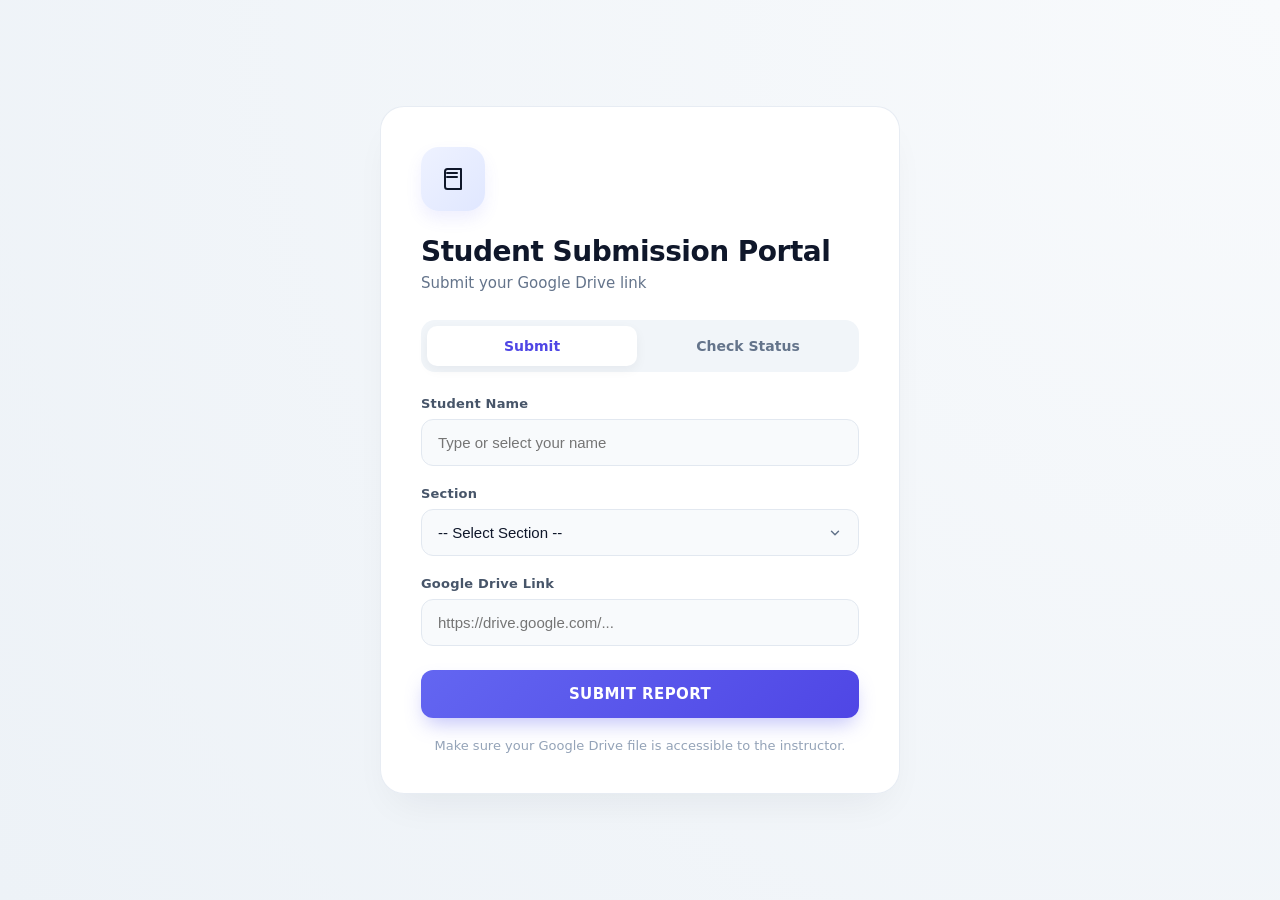
==== index.html @ df715fb1 "Add files via upload" ====
<!DOCTYPE html>
<html lang="en">
<head>
<meta charset="UTF-8">
<meta name="viewport" content="width=device-width, initial-scale=1.0">
<title>Student Submission Portal</title>
<link rel="stylesheet" href="style.css">
</head>
<body>
<div class="container">
  <div class="card">
    <div class="logo">
      <svg width="24" height="24" viewBox="0 0 24 24" fill="none" stroke="currentColor" stroke-width="2" stroke-linecap="round" stroke-linejoin="round"><path d="M4 19.5v-15A2.5 2.5 0 0 1 6.5 2H20v20H6.5a2.5 2.5 0 0 1-2.5-2.5Z"/><path d="M6 6h10"/><path d="M6 10h10"/></svg>
    </div>
    <h1>Student Submission Portal</h1>
    <p class="subtitle">Submit your Google Drive link</p>

    <div class="tabs">
      <button class="tab active" onclick="switchTab('submit', event)">Submit</button>
      <button class="tab" onclick="switchTab('status', event)">Check Status</button>
    </div>

    <!-- SUBMIT TAB -->
    <div id="submitTab">
      <form id="submissionForm">
        <label for="name">Student Name</label>
        <input id="name" list="nameList" type="text" placeholder="Type or select your name" required autocomplete="off">
        <datalist id="nameList"></datalist>

        <label for="section">Section</label>
        <select id="section" required>
          <option value="">-- Select Section --</option>
        </select>

        <label for="link">Google Drive Link</label>
        <input id="link" type="url" placeholder="https://drive.google.com/..." required>

        <button type="submit" id="submitBtn">SUBMIT REPORT</button>
      </form>

      <div id="message" class="message"></div>

      <div id="codeBox" class="code-box" style="display:none">
        <div class="code-success-badge">
          <svg width="14" height="14" viewBox="0 0 24 24" fill="none" stroke="currentColor" stroke-width="3" stroke-linecap="round" stroke-linejoin="round" style="display:inline-block;vertical-align:middle;margin-right:4px;"><polyline points="20 6 9 17 4 12"/></svg>
          Submission Received
        </div>
        <div class="code-title">ACCESS CODE</div>
        <div class="code-value-wrap">
          <div class="code-value" id="codeValue">—</div>
          <button class="copy-btn" onclick="copyCode()" title="Copy code">
            <svg width="14" height="14" viewBox="0 0 24 24" fill="none" stroke="currentColor" stroke-width="2.5" stroke-linecap="round" stroke-linejoin="round" style="display:inline-block;vertical-align:middle;margin-right:4px;"><rect x="9" y="9" width="13" height="13" rx="2" ry="2"/><path d="M5 15H4a2 2 0 0 1-2-2V4a2 2 0 0 1 2-2h9a2 2 0 0 1 2 2v1"/></svg>
            Copy
          </button>
        </div>
        <div class="code-warning">
          <strong>Save this code.</strong> You will need it to check your score. Do not share it with anyone.
        </div>
        <div class="code-tip">Tip: Screenshot this or write it down before leaving this page.</div>
      </div>

      <p class="note">Make sure your Google Drive file is accessible to the instructor.</p>
    </div>

    <!-- STATUS TAB -->
    <div id="statusTab" style="display:none">
      <label for="checkName">Student Name</label>
      <input id="checkName" list="nameList2" type="text" placeholder="Type your name" required autocomplete="off">
      <datalist id="nameList2"></datalist>

      <label for="checkCode">Access Code</label>
      <input id="checkCode" type="text" placeholder="e.g. JD-4821-KX" required style="text-transform:uppercase">

      <button type="button" onclick="checkStatus()" id="checkBtn">CHECK STATUS</button>

      <div id="statusResult" class="status-box" style="display:none"></div>
    </div>
  </div>
</div>

<script>
const SCRIPT_URL = "https://script.google.com/macros/s/AKfycby98QvlSPYEW8UMBwOtJGeBa9y2Vfjpnzvua_KQn0Ud2jodU9iFgvIDjaORb7nSpd8d/exec";
let students = [];

async function loadStudents() {
  try {
    const res = await fetch(SCRIPT_URL + "?action=students");
    students = await res.json();

    const names = [...new Set(students.map(s => s.name))].sort();
    const sections = [...new Set(students.map(s => s.section))].sort();

    const nameOpts = names.map(n => `<option value="${escapeHtml(n)}">`).join("");
    document.getElementById("nameList").innerHTML = nameOpts;
    document.getElementById("nameList2").innerHTML = nameOpts;

    const secOpts = sections.map(s => `<option value="${escapeHtml(s)}">${escapeHtml(s)}</option>`).join("");
    document.getElementById("section").innerHTML = '<option value="">-- Select Section --</option>' + secOpts;

    document.getElementById("name").addEventListener("change", autoFillSection);
  } catch (e) {
    console.error(e);
  }
}

function autoFillSection() {
  const name = document.getElementById("name").value.trim();
  const match = students.find(s => s.name.toLowerCase() === name.toLowerCase());
  if (match) document.getElementById("section").value = match.section;
}

function switchTab(tab, ev) {
  document.querySelectorAll(".tab").forEach(t => t.classList.remove("active"));
  if (ev) ev.target.classList.add("active");
  document.getElementById("submitTab").style.display = tab === "submit" ? "block" : "none";
  document.getElementById("statusTab").style.display = tab === "status" ? "block" : "none";
}

document.getElementById("submissionForm").addEventListener("submit", async function(e) {
  e.preventDefault();
  const btn = document.getElementById("submitBtn");
  btn.disabled = true; btn.textContent = "SUBMITTING...";

  const data = {
    action: "submit",
    name: document.getElementById("name").value.trim(),
    section: document.getElementById("section").value,
    link: document.getElementById("link").value.trim()
  };

  try {
    const res = await fetch(SCRIPT_URL, {
      method: "POST",
      headers: {"Content-Type": "text/plain;charset=utf-8"},
      body: JSON.stringify(data)
    });
    const result = await res.json();

    if (result.success) {
      document.getElementById("submissionForm").reset();
      document.getElementById("codeValue").textContent = result.code;
      document.getElementById("codeBox").style.display = "block";
      showMessage("Submission received successfully!", "success");
    } else {
      showMessage(result.message, "error");
    }
  } catch (error) {
    showMessage("Submission failed. Please try again.", "error");
  }

  btn.disabled = false; btn.textContent = "SUBMIT REPORT";
});

function copyCode() {
  const code = document.getElementById("codeValue").textContent;
  navigator.clipboard.writeText(code).then(() => {
    alert("Code copied: " + code);
  });
}

async function checkStatus() {
  const name = document.getElementById("checkName").value.trim();
  const code = document.getElementById("checkCode").value.trim();

  if (!name || !code) {
    alert("Please enter your name and access code.");
    return;
  }

  const btn = document.getElementById("checkBtn");
  btn.disabled = true; btn.textContent = "CHECKING...";

  try {
    const res = await fetch(SCRIPT_URL, {
      method: "POST",
      headers: {"Content-Type": "text/plain;charset=utf-8"},
      body: JSON.stringify({action: "checkStatus", name, code})
    });
    const result = await res.json();
    const box = document.getElementById("statusResult");
    box.style.display = "block";

    if (!result.success) {
      box.className = "status-box error";
      box.innerHTML = escapeHtml(result.message);
    } else if (result.status === "Approved") {
      box.className = "status-box approved";
      box.innerHTML = `
        <div class="status-title">APPROVED</div>
        <div class="status-score">Score: <strong>${escapeHtml(result.score)}</strong></div>
        <div class="status-date">Submitted: ${escapeHtml(result.date)}</div>
      `;
    } else {
      box.className = "status-box pending";
      box.innerHTML = `
        <div class="status-title">PENDING</div>
        <div class="status-date">Submitted: ${escapeHtml(result.date)}</div>
        <div class="status-note">Waiting for instructor approval.</div>
      `;
    }
  } catch (e) {
    alert("Failed to check status.");
  }

  btn.disabled = false; btn.textContent = "CHECK STATUS";
}

function showMessage(text, type) {
  const msg = document.getElementById("message");
  msg.textContent = text;
  msg.className = "message " + type;
}

function escapeHtml(v) {
  return String(v ?? "").replace(/[&<>"']/g, c =>
    ({'&':'&amp;','<':'&lt;','>':'&gt;','"':'&quot;',"'":'&#039;'}[c]));
}

loadStudents();
</script>
</body>
</html>
---- style.css ----
/* ===== MODERN DESIGN SYSTEM (UI OVERHAUL) ===== */
* {
  box-sizing: border-box;
  scrollbar-width: thin;
  scrollbar-color: #cbd5e1 transparent;
}

body {
  margin: 0;
  font-family: 'Inter', system-ui, -apple-system, BlinkMacSystemFont, "Segoe UI", Roboto, sans-serif;
  background: radial-gradient(circle at top right, #f8fafc 0%, #edf2f7 100%);
  color: #0f172a;
  -webkit-font-smoothing: antialiased;
  min-height: 100vh;
}

.container {
  min-height: 100vh;
  display: flex;
  align-items: center;
  justify-content: center;
  padding: 24px;
}

.card {
  width: 100%;
  max-width: 520px;
  background: rgba(255, 255, 255, 0.95);
  backdrop-filter: blur(12px);
  border: 1px solid rgba(226, 232, 240, 0.8);
  border-radius: 24px;
  padding: 40px;
  box-shadow: 0 20px 40px -15px rgba(15, 23, 42, 0.07), 0 0 1px 1px rgba(255, 255, 255, 0.8) inset;
  animation: fadeUp .4s cubic-bezier(0.16, 1, 0.3, 1);
}

@keyframes fadeUp {
  from { opacity: 0; transform: translateY(16px); }
  to { opacity: 1; transform: translateY(0); }
}

.logo {
  width: 64px;
  height: 64px;
  border-radius: 18px;
  background: linear-gradient(135deg, #eef2ff 0%, #e0e7ff 100%);
  display: flex;
  align-items: center;
  justify-content: center;
  font-size: 30px;
  margin-bottom: 24px;
  box-shadow: 0 8px 16px rgba(99, 102, 241, 0.1);
}

h1 {
  margin: 0 0 6px;
  font-size: 28px;
  font-weight: 800;
  letter-spacing: -0.5px;
  color: #0f172a;
}

.subtitle {
  margin: 0 0 28px;
  color: #64748b;
  font-size: 15px;
}

label {
  display: block;
  font-weight: 600;
  font-size: 13px;
  color: #475569;
  margin: 20px 0 8px;
  letter-spacing: 0.2px;
}

input, select {
  width: 100%;
  padding: 14px 16px;
  border: 1.5px solid #e2e8f0;
  border-radius: 12px;
  font-size: 15px;
  color: #0f172a;
  outline: none;
  background: #f8fafc;
  transition: all .2s ease;
}

input:focus, select:focus {
  background: #fff;
  border-color: #6366f1;
  box-shadow: 0 0 0 4px rgba(99, 102, 241, 0.12);
}

button {
  border: 0;
  border-radius: 12px;
  cursor: pointer;
  font-family: inherit;
  transition: all .2s ease;
}

button:active {
  transform: scale(0.98);
}

#submitBtn, #loginBtn, #checkBtn {
  width: 100%;
  margin-top: 24px;
  padding: 15px;
  background: linear-gradient(135deg, #6366f1 0%, #4f46e5 100%);
  color: white;
  font-weight: 700;
  font-size: 15px;
  letter-spacing: 0.4px;
  box-shadow: 0 10px 20px -5px rgba(99, 102, 241, 0.4);
}

#submitBtn:hover, #loginBtn:hover, #checkBtn:hover {
  background: linear-gradient(135deg, #4f46e5 0%, #4338ca 100%);
  box-shadow: 0 12px 24px -5px rgba(99, 102, 241, 0.5);
  transform: translateY(-1px);
}

#submitBtn:disabled, #checkBtn:disabled {
  opacity: 0.6;
  cursor: not-allowed;
  transform: none;
  box-shadow: none;
}

.message {
  margin-top: 18px;
  padding: 14px 16px;
  border-radius: 12px;
  display: none;
  font-weight: 600;
  font-size: 14px;
}

.message.success {
  display: block;
  background: #f0fdf4;
  color: #15803d;
  border: 1px solid #dcfce7;
}

.message.error {
  display: block;
  background: #fef2f2;
  color: #b91c1c;
  border: 1px solid #fee2e2;
}

.note {
  font-size: 13px;
  color: #94a3b8;
  text-align: center;
  margin: 20px 0 0;
}

/* ===== DASHBOARD LAYOUT ===== */
.dashboard {
  max-width: 1280px;
  margin: auto;
  padding: 40px 24px;
  animation: fadeUp .4s cubic-bezier(0.16, 1, 0.3, 1);
}

header {
  display: flex;
  justify-content: space-between;
  gap: 20px;
  align-items: flex-start;
  margin-bottom: 32px;
  background: #fff;
  padding: 30px;
  border-radius: 20px;
  box-shadow: 0 10px 30px -10px rgba(15, 23, 42, 0.05);
  border: 1px solid #f1f5f9;
}

.eyebrow {
  font-size: 11px;
  font-weight: 800;
  letter-spacing: 1.5px;
  color: #6366f1;
  margin-bottom: 4px;
}

header h1 {
  margin-top: 0;
}

.dashboard header p {
  color: #64748b;
  margin: 4px 0 0;
  font-size: 15px;
}

.refresh {
  padding: 12px 18px;
  background: #f8fafc;
  border: 1.5px solid #e2e8f0;
  font-weight: 600;
  color: #334155;
  border-radius: 10px;
  font-size: 14px;
}

.refresh:hover {
  background: #f1f5f9;
  border-color: #cbd5e1;
  color: #0f172a;
}

/* ===== STATS CARDS ===== */
.stats {
  display: grid;
  grid-template-columns: repeat(auto-fit, minmax(220px, 1fr));
  gap: 20px;
  margin-bottom: 24px;
}

.stat {
  background: #fff;
  border-radius: 20px;
  padding: 24px;
  box-shadow: 0 10px 30px -10px rgba(15, 23, 42, 0.05);
  border: 1px solid #f1f5f9;
  transition: transform .2s ease, box-shadow .2s ease;
}

.stat:hover {
  transform: translateY(-3px);
  box-shadow: 0 15px 35px -10px rgba(15, 23, 42, 0.08);
}

.stat span {
  display: block;
  color: #64748b;
  font-size: 13px;
  font-weight: 600;
  text-transform: uppercase;
  letter-spacing: 0.5px;
}

.stat strong {
  display: block;
  font-size: 32px;
  margin-top: 8px;
  font-weight: 800;
  color: #0f172a;
  letter-spacing: -1px;
}

/* ===== TOOLBAR & TABLE ===== */
.toolbar {
  background: #fff;
  padding: 16px;
  border-radius: 16px;
  margin-bottom: 16px;
  box-shadow: 0 10px 30px -10px rgba(15, 23, 42, 0.05);
  border: 1px solid #f1f5f9;
}

.table-wrap {
  background: #fff;
  border-radius: 20px;
  overflow: auto;
  box-shadow: 0 10px 30px -10px rgba(15, 23, 42, 0.05);
  border: 1px solid #f1f5f9;
}

table {
  width: 100%;
  border-collapse: collapse;
  min-width: 800px;
}

th, td {
  text-align: left;
  padding: 18px 20px;
  border-bottom: 1px solid #f1f5f9;
  font-size: 14px;
}

th {
  font-size: 11px;
  text-transform: uppercase;
  letter-spacing: 0.8px;
  color: #64748b;
  background: #f8fafc;
  font-weight: 700;
  position: sticky;
  top: 0;
  z-index: 10;
}

tbody tr {
  transition: background .15s ease;
}

tbody tr:hover {
  background: #f8fafc;
}

.drive-btn {
  display: inline-block;
  padding: 8px 12px;
  border-radius: 8px;
  background: #eef2ff;
  color: #4f46e5;
  text-decoration: none;
  font-weight: 700;
  font-size: 12px;
  transition: all .2s;
}

.drive-btn:hover {
  background: #e0e7ff;
  color: #4338ca;
}

.empty {
  text-align: center;
  color: #94a3b8;
  padding: 48px;
  font-weight: 500;
}

@media(max-width: 768px) {
  .card { padding: 24px; }
  .dashboard { padding: 16px; }
  header { flex-direction: column; align-items: stretch; padding: 20px; }
  .refresh { margin-top: 0; width: 100%; }
}

/* ===== TABS ===== */
.tabs {
  display: flex;
  gap: 6px;
  margin-bottom: 24px;
  background: #f1f5f9;
  padding: 6px;
  border-radius: 14px;
}

.tab {
  flex: 1;
  padding: 12px;
  border-radius: 10px;
  background: transparent;
  font-weight: 700;
  color: #64748b;
  font-size: 14px;
  transition: all .2s ease;
}

.tab:hover {
  color: #0f172a;
}

.tab.active {
  background: #fff;
  color: #4f46e5;
  box-shadow: 0 4px 12px rgba(15, 23, 42, 0.05);
}

/* ===== SELECT STYLING ===== */
select {
  appearance: none;
  background-image: url("data:image/svg+xml;utf8,<svg xmlns='http://www.w3.org/2000/svg' width='14' height='14' viewBox='0 0 24 24' fill='none' stroke='%2364748b' stroke-width='2.5' stroke-linecap='round' stroke-linejoin='round'><polyline points='6 9 12 15 18 9'/></svg>");
  background-repeat: no-repeat;
  background-position: right 16px center;
  padding-right: 44px;
  cursor: pointer;
}

/* ===== STATUS BOX ===== */
.status-box {
  margin-top: 24px;
  padding: 24px;
  border-radius: 16px;
  text-align: center;
  font-weight: 600;
  animation: fadeUp .3s ease;
}

.status-box.pending {
  background: #fffbeb;
  color: #92400e;
  border: 1.5px solid #fde68a;
}

.status-box.approved {
  background: #f0fdf4;
  color: #166534;
  border: 1.5px solid #bbf7d0;
}

.status-box.error {
  background: #fef2f2;
  color: #991b1b;
  border: 1.5px solid #fecaca;
}

.status-title {
  font-size: 20px;
  font-weight: 800;
  margin-bottom: 6px;
  letter-spacing: -0.3px;
}

.status-score {
  font-size: 16px;
  margin: 8px 0;
}

.status-score strong {
  font-size: 28px;
  color: #15803d;
  letter-spacing: -1px;
}

.status-date, .status-note {
  font-size: 13px;
  opacity: 0.85;
}

.status-note {
  margin-top: 6px;
}

/* ===== BADGE ===== */
.badge {
  padding: 6px 12px;
  border-radius: 20px;
  font-size: 11px;
  font-weight: 800;
  text-transform: uppercase;
  letter-spacing: 0.5px;
  display: inline-block;
}

.badge.pending {
  background: #fef3c7;
  color: #92400e;
}

.badge.approved {
  background: #dcfce7;
  color: #166534;
}

/* ===== ACTION CELL ===== */
.action-cell {
  display: flex;
  flex-direction: column;
  gap: 8px;
}

.approve-btn {
  padding: 8px 12px;
  background: #16a34a;
  color: white;
  font-weight: 700;
  font-size: 12px;
  border-radius: 8px;
  width: 100%;
  box-shadow: 0 4px 10px rgba(22, 163, 74, 0.2);
}

.approve-btn:hover {
  background: #15803d;
}

.score-input {
  width: 100%;
  padding: 8px 10px;
  font-size: 13px;
  border: 1.5px solid #e2e8f0;
  border-radius: 8px;
  background: #fff;
}

.approved-text {
  color: #16a34a;
  font-weight: 800;
  font-size: 13px;
}

.delete-btn {
  padding: 7px 10px;
  background: #fef2f2;
  color: #dc2626;
  font-weight: 700;
  font-size: 12px;
  border-radius: 8px;
  border: 1.5px solid #fee2e2;
}

.delete-btn:hover {
  background: #fee2e2;
  color: #b91c1c;
}

/* ===== CODE TAG & BOX ===== */
.code-tag {
  background: #f1f5f9;
  padding: 6px 10px;
  border-radius: 8px;
  font-size: 12px;
  font-weight: 700;
  color: #4f46e5;
  letter-spacing: 0.5px;
  border: 1px solid #e2e8f0;
}

.code-box {
  margin-top: 24px;
  padding: 28px 24px;
  border-radius: 20px;
  background: linear-gradient(135deg, #eef2ff 0%, #faf5ff 100%);
  border: 1.5px solid #c7d2fe;
  text-align: center;
  position: relative;
  overflow: hidden;
  animation: codeReveal .4s cubic-bezier(0.16, 1, 0.3, 1);
}

@keyframes codeReveal {
  from { opacity: 0; transform: translateY(12px) scale(0.98); }
  to { opacity: 1; transform: translateY(0) scale(1); }
}

.code-success-badge {
  display: inline-block;
  padding: 6px 14px;
  background: #dcfce7;
  color: #166534;
  font-weight: 800;
  font-size: 12px;
  letter-spacing: 0.5px;
  border-radius: 20px;
  margin-bottom: 14px;
  border: 1px solid #bbf7d0;
}

.code-title {
  font-size: 11px;
  font-weight: 800;
  letter-spacing: 1.8px;
  color: #4f46e5;
  margin-bottom: 12px;
}

.code-value-wrap {
  display: flex;
  align-items: center;
  justify-content: center;
  gap: 12px;
  flex-wrap: wrap;
  margin-bottom: 16px;
}

.code-value {
  font-family: ui-monospace, SFMono-Regular, Menlo, Monaco, Consolas, monospace;
  font-size: 26px;
  font-weight: 800;
  letter-spacing: 2px;
  color: #0f172a;
  background: #fff;
  padding: 14px 22px;
  border-radius: 14px;
  border: 2px dashed #a5b4fc;
  box-shadow: 0 8px 20px rgba(79, 70, 229, 0.08);
  user-select: all;
  word-break: break-all;
  transition: box-shadow .2s;
}

.code-value:hover {
  box-shadow: 0 10px 25px rgba(79, 70, 229, 0.15);
}

.copy-btn {
  padding: 14px 20px;
  background: #4f46e5;
  color: #fff;
  font-weight: 700;
  font-size: 13px;
  border-radius: 12px;
  white-space: nowrap;
  box-shadow: 0 6px 15px rgba(79, 70, 229, 0.3);
}

.copy-btn:hover {
  background: #4338ca;
}

.code-warning {
  font-size: 13px;
  color: #92400e;
  background: #fffbeb;
  border: 1.5px solid #fde68a;
  padding: 14px;
  border-radius: 12px;
  text-align: left;
  line-height: 1.5;
}

.code-tip {
  margin-top: 14px;
  font-size: 13px;
  color: #64748b;
  font-style: italic;
}

@media(max-width: 520px) {
  .code-value { font-size: 20px; letter-spacing: 1px; padding: 12px 16px; }
}
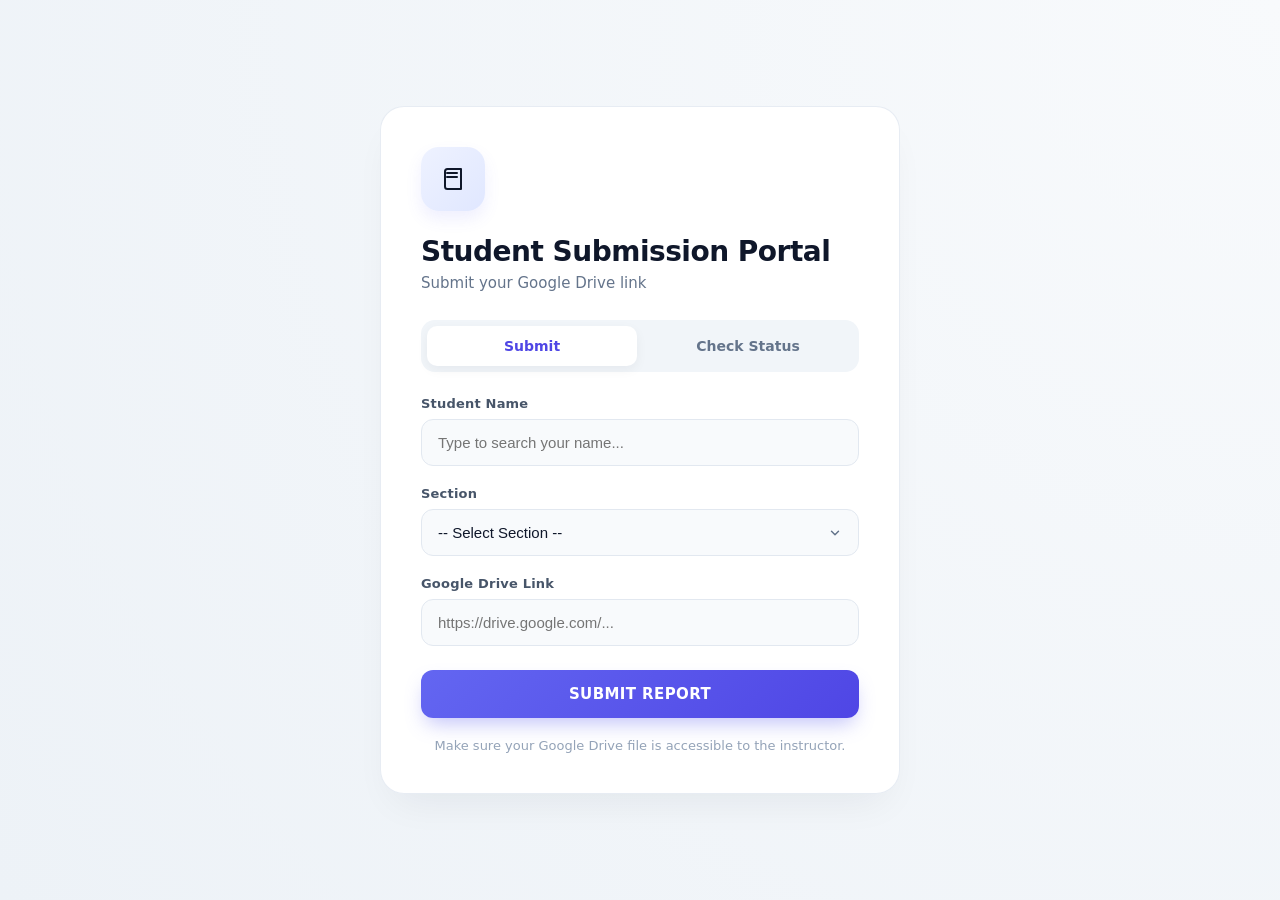
==== commit af49f021: "Implement custom dropdown for student name selection Added custom dropdown functionality for student" ====
--- a/index.html
+++ b/index.html
@@ -5,6 +5,40 @@
 <meta name="viewport" content="width=device-width, initial-scale=1.0">
 <title>Student Submission Portal</title>
 <link rel="stylesheet" href="style.css">
+<style>
+  /* Dagdag styles para sa custom dropdown na hinding-hindi mag-a-fail sa cellphone */
+  .autocomplete-wrapper {
+    position: relative;
+    width: 100%;
+  }
+  .dropdown-list {
+    position: absolute;
+    top: 100%;
+    left: 0;
+    right: 0;
+    background: #fff;
+    border: 1.5px solid #e2e8f0;
+    border-top: none;
+    border-radius: 0 0 12px 12px;
+    max-height: 200px;
+    overflow-y: auto;
+    z-index: 99;
+    display: none;
+    box-shadow: 0 10px 25px rgba(0,0,0,0.1);
+  }
+  .dropdown-item {
+    padding: 12px 16px;
+    cursor: pointer;
+    font-size: 15px;
+    color: #0f172a;
+    border-bottom: 1px.solid #f1f5f9;
+  }
+  .dropdown-item:hover, .dropdown-item.selected {
+    background: #eef2ff;
+    color: #4f46e5;
+    font-weight: 600;
+  }
+</style>
 </head>
 <body>
 <div class="container">
@@ -24,8 +58,11 @@
     <div id="submitTab">
       <form id="submissionForm">
         <label for="name">Student Name</label>
-        <input id="name" list="nameList" type="text" placeholder="Type or select your name" required autocomplete="off">
-        <datalist id="nameList"></datalist>
+        <div class="autocomplete-wrapper">
+          <input id="name" type="text" placeholder="Type to search your name..." autocomplete="off" required>
+          <div id="nameDropdown" class="dropdown-list"></div>
+        </div>
+        <input type="hidden" id="selectedValidName" required>
 
         <label for="section">Section</label>
         <select id="section" required>
@@ -65,8 +102,11 @@
     <!-- STATUS TAB -->
     <div id="statusTab" style="display:none">
       <label for="checkName">Student Name</label>
-      <input id="checkName" list="nameList2" type="text" placeholder="Type your name" required autocomplete="off">
-      <datalist id="nameList2"></datalist>
+      <div class="autocomplete-wrapper">
+        <input id="checkName" type="text" placeholder="Type to search your name..." autocomplete="off" required>
+        <div id="checkNameDropdown" class="dropdown-list"></div>
+      </div>
+      <input type="hidden" id="selectedCheckValidName" required>
 
       <label for="checkCode">Access Code</label>
       <input id="checkCode" type="text" placeholder="e.g. JD-4821-KX" required style="text-transform:uppercase">
@@ -86,27 +126,96 @@
   try {
     const res = await fetch(SCRIPT_URL + "?action=students");
     students = await res.json();
-
-    const names = [...new Set(students.map(s => s.name))].sort();
+    students.sort((a, b) => a.name.localeCompare(b.name));
+
     const sections = [...new Set(students.map(s => s.section))].sort();
-
-    const nameOpts = names.map(n => `<option value="${escapeHtml(n)}">`).join("");
-    document.getElementById("nameList").innerHTML = nameOpts;
-    document.getElementById("nameList2").innerHTML = nameOpts;
-
     const secOpts = sections.map(s => `<option value="${escapeHtml(s)}">${escapeHtml(s)}</option>`).join("");
     document.getElementById("section").innerHTML = '<option value="">-- Select Section --</option>' + secOpts;
 
-    document.getElementById("name").addEventListener("change", autoFillSection);
+    setupCustomDropdown("name", "nameDropdown", "selectedValidName", (selectedStudent) => {
+      if (selectedStudent) {
+        document.getElementById("section").value = selectedStudent.section;
+      }
+    });
+
+    setupCustomDropdown("checkName", "checkNameDropdown", "selectedCheckValidName", null);
+
   } catch (e) {
     console.error(e);
   }
 }
 
-function autoFillSection() {
-  const name = document.getElementById("name").value.trim();
-  const match = students.find(s => s.name.toLowerCase() === name.toLowerCase());
-  if (match) document.getElementById("section").value = match.section;
+// Function para sa Robust Searchable Dropdown na gagana sa PC at Cellphone
+function setupCustomDropdown(inputId, dropdownId, hiddenValidId, onSelectCallback) {
+  const input = document.getElementById(inputId);
+  const dropdown = document.getElementById(dropdownId);
+  const hiddenValid = document.getElementById(hiddenValidId);
+
+  input.addEventListener("input", function() {
+    const query = this.value.toLowerCase().trim();
+    hiddenValid.value = ""; // I-invalidate muna kapag nagbago ang tinype
+    
+    if (!query) {
+      dropdown.style.display = "none";
+      return;
+    }
+
+    const filtered = students.filter(s => s.name.toLowerCase().includes(query));
+    
+    if (filtered.length === 0) {
+      dropdown.style.display = "none";
+      return;
+    }
+
+    dropdown.innerHTML = filtered.map(s => `
+      <div class="dropdown-item" data-name="${escapeHtml(s.name)}" data-section="${escapeHtml(s.section)}">
+        ${escapeHtml(s.name)} <span style="color:#64748b; font-size:12px;">(${escapeHtml(s.section)})</span>
+      </div>
+    `).join("");
+
+    dropdown.style.display = "block";
+
+    // Click event para sa items sa dropdown
+    dropdown.querySelectorAll(".dropdown-item").forEach(item => {
+      mousedownOrClick(item, () => {
+        const name = item.getAttribute("data-name");
+        const section = item.getAttribute("data-section");
+        input.value = name;
+        hiddenValid.value = name; // I-set na valid ang pangalan
+        dropdown.style.display = "none";
+
+        const matchedStudent = students.find(s => s.name === name);
+        if (onSelectCallback) onSelectCallback(matchedStudent);
+      });
+    });
+  });
+
+  input.addEventListener("focus", function() {
+    if (this.value.trim() && dropdown.children.length > 0) {
+      dropdown.style.display = "block";
+    }
+  });
+
+  input.addEventListener("blur", function() {
+    // Bigyan ng konting oras para mag-click muna ang user bago mawala ang dropdown
+    setTimeout(() => { dropdown.style.display = "none"; }, 200);
+    // Kung ang tinype ay wala sa listahan, i-clear ang input para bawal ang gawa-gawang pangalan
+    if (input.value !== hiddenValid.value) {
+      hiddenValid.value = "";
+    }
+  });
+}
+
+// Helper para mabilis mag-register ng click/touch sa mobile at desktop
+function mousedownOrClick(element, callback) {
+  element.addEventListener("mousedown", (e) => {
+    e.preventDefault(); // Iwasan mawala ang focus agad
+    callback();
+  });
+  element.addEventListener("touchstart", (e) => {
+    e.preventDefault();
+    callback();
+  });
 }
 
 function switchTab(tab, ev) {
@@ -118,12 +227,20 @@
 
 document.getElementById("submissionForm").addEventListener("submit", async function(e) {
   e.preventDefault();
+  
+  const validName = document.getElementById("selectedValidName").value;
+  if (!validName) {
+    alert("Please select a valid name from the dropdown list. You cannot enter a name that is not in the list.");
+    document.getElementById("name").focus();
+    return;
+  }
+
   const btn = document.getElementById("submitBtn");
   btn.disabled = true; btn.textContent = "SUBMITTING...";
 
   const data = {
     action: "submit",
-    name: document.getElementById("name").value.trim(),
+    name: validName,
     section: document.getElementById("section").value,
     link: document.getElementById("link").value.trim()
   };
@@ -138,6 +255,7 @@
 
     if (result.success) {
       document.getElementById("submissionForm").reset();
+      document.getElementById("selectedValidName").value = "";
       document.getElementById("codeValue").textContent = result.code;
       document.getElementById("codeBox").style.display = "block";
       showMessage("Submission received successfully!", "success");
@@ -159,11 +277,11 @@
 }
 
 async function checkStatus() {
-  const name = document.getElementById("checkName").value.trim();
+  const name = document.getElementById("selectedCheckValidName").value;
   const code = document.getElementById("checkCode").value.trim();
 
   if (!name || !code) {
-    alert("Please enter your name and access code.");
+    alert("Please select a valid name from the dropdown and enter your access code.");
     return;
   }
 
@@ -219,4 +337,4 @@
 loadStudents();
 </script>
 </body>
-</html>+</html>
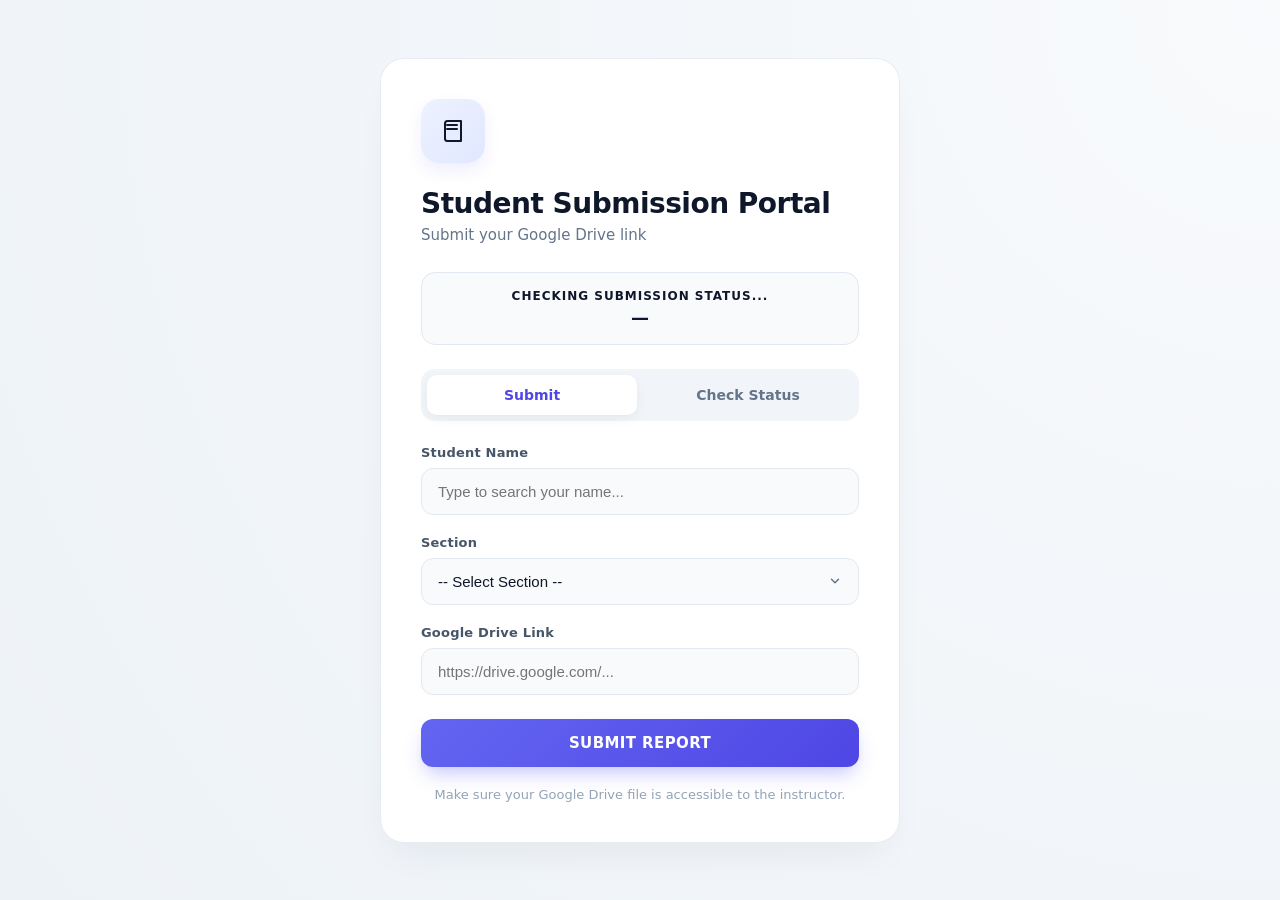
==== commit 18c9db37: "Update index.html" ====
--- a/index.html
+++ b/index.html
@@ -6,7 +6,6 @@
 <title>Student Submission Portal</title>
 <link rel="stylesheet" href="style.css">
 <style>
-  /* Dagdag styles para sa custom dropdown na hinding-hindi mag-a-fail sa cellphone */
   .autocomplete-wrapper {
     position: relative;
     width: 100%;
@@ -31,12 +30,42 @@
     cursor: pointer;
     font-size: 15px;
     color: #0f172a;
-    border-bottom: 1px.solid #f1f5f9;
+    border-bottom: 1px solid #f1f5f9;
   }
   .dropdown-item:hover, .dropdown-item.selected {
     background: #eef2ff;
     color: #4f46e5;
     font-weight: 600;
+  }
+  /* Deadline Timer Banner */
+  .deadline-banner {
+    background: #f8fafc;
+    border: 1.5px solid #e2e8f0;
+    border-radius: 14px;
+    padding: 16px;
+    margin-bottom: 24px;
+    text-align: center;
+  }
+  .deadline-banner.open {
+    background: #f0fdf4;
+    border-color: #bbf7d0;
+    color: #166534;
+  }
+  .deadline-banner.closed {
+    background: #fef2f2;
+    border-color: #fecaca;
+    color: #991b1b;
+  }
+  .deadline-title {
+    font-size: 12px;
+    font-weight: 800;
+    letter-spacing: 1px;
+    text-transform: uppercase;
+    margin-bottom: 4px;
+  }
+  .deadline-clock {
+    font-size: 18px;
+    font-weight: 800;
   }
 </style>
 </head>
@@ -48,6 +77,12 @@
     </div>
     <h1>Student Submission Portal</h1>
     <p class="subtitle">Submit your Google Drive link</p>
+
+    <!-- DEADLINE STATUS BANNER -->
+    <div id="deadlineBanner" class="deadline-banner">
+      <div class="deadline-title" id="deadlineTitle">Checking submission status...</div>
+      <div class="deadline-clock" id="deadlineClock">—</div>
+    </div>
 
     <div class="tabs">
       <button class="tab active" onclick="switchTab('submit', event)">Submit</button>
@@ -121,31 +156,142 @@
 <script>
 const SCRIPT_URL = "https://script.google.com/macros/s/AKfycby98QvlSPYEW8UMBwOtJGeBa9y2Vfjpnzvua_KQn0Ud2jodU9iFgvIDjaORb7nSpd8d/exec";
 let students = [];
-
-async function loadStudents() {
+let deadlineInterval = null;
+
+async function loadPortalData() {
+  // Instant load galing localStorage cache kung meron man para mabilis
+  const cachedStudents = localStorage.getItem("cachedStudents");
+  if (cachedStudents) {
+    students = JSON.parse(cachedStudents);
+    populateDropdowns();
+  }
+
   try {
-    const res = await fetch(SCRIPT_URL + "?action=students");
-    students = await res.json();
+    const res = await fetch(SCRIPT_URL + "?action=portalData");
+    const data = await res.json();
+    
+    students = data.students;
     students.sort((a, b) => a.name.localeCompare(b.name));
-
-    const sections = [...new Set(students.map(s => s.section))].sort();
-    const secOpts = sections.map(s => `<option value="${escapeHtml(s)}">${escapeHtml(s)}</option>`).join("");
-    document.getElementById("section").innerHTML = '<option value="">-- Select Section --</option>' + secOpts;
-
-    setupCustomDropdown("name", "nameDropdown", "selectedValidName", (selectedStudent) => {
-      if (selectedStudent) {
-        document.getElementById("section").value = selectedStudent.section;
+    localStorage.setItem("cachedStudents", JSON.stringify(students));
+    
+    populateDropdowns();
+    updateDeadlineUI(data.settings);
+  } catch (e) {
+    console.error("Failed to load portal data", e);
+  }
+}
+
+function populateDropdowns() {
+  const sections = [...new Set(students.map(s => s.section))].sort();
+  const secOpts = sections.map(s => `<option value="${escapeHtml(s)}">${escapeHtml(s)}</option>`).join("");
+  document.getElementById("section").innerHTML = '<option value="">-- Select Section --</option>' + secOpts;
+
+  setupCustomDropdown("name", "nameDropdown", "selectedValidName", (selectedStudent) => {
+    if (selectedStudent) {
+      document.getElementById("section").value = selectedStudent.section;
+    }
+  });
+
+  setupCustomDropdown("checkName", "checkNameDropdown", "selectedCheckValidName", null);
+}
+
+
+function parseDeadline(deadlineStr) {
+  // Handle both "2025-01-15T14:30" and "2025-01-15T14:30:00" and ISO strings
+  if (!deadlineStr) return null;
+  let str = String(deadlineStr).trim();
+  // If it's already a full ISO string with Z or offset, use as-is
+  if (/Z$|[+-]\d{2}:?\d{2}$/.test(str)) {
+    const d = new Date(str);
+    return isNaN(d.getTime()) ? null : d;
+  }
+  // Otherwise treat as local datetime-local value
+  const d = new Date(str);
+  return isNaN(d.getTime()) ? null : d;
+}
+
+function formatDeadlineDisplay(date) {
+  const opts = {
+    weekday: 'short', year: 'numeric', month: 'short', day: 'numeric',
+    hour: '2-digit', minute: '2-digit', hour12: true
+  };
+  return date.toLocaleString(undefined, opts);
+}
+
+function updateDeadlineUI(settings) {
+  const banner = document.getElementById("deadlineBanner");
+  const title = document.getElementById("deadlineTitle");
+  const clock = document.getElementById("deadlineClock");
+  const submitBtn = document.getElementById("submitBtn");
+
+  if (deadlineInterval) clearInterval(deadlineInterval);
+
+  if (settings.status === "closed") {
+    banner.className = "deadline-banner closed";
+    title.textContent = "SUBMISSIONS ARE CURRENTLY CLOSED";
+    clock.textContent = "The instructor has closed the submission portal.";
+    submitBtn.disabled = true;
+    submitBtn.textContent = "PORTAL CLOSED";
+    return;
+  }
+
+  // Kung may deadline time na naka-set
+  if (settings.deadline) {
+    const deadlineDate = parseDeadline(settings.deadline);
+    if (!deadlineDate) {
+      banner.className = "deadline-banner open";
+      title.textContent = "SUBMISSIONS ARE OPEN";
+      clock.textContent = "Deadline set but could not be read.";
+      submitBtn.disabled = false;
+      submitBtn.textContent = "SUBMIT REPORT";
+      return;
+    }
+
+    const deadlineTime = deadlineDate.getTime();
+    const deadlineText = formatDeadlineDisplay(deadlineDate);
+
+    const tick = () => {
+      const now = Date.now();
+      const distance = deadlineTime - now;
+
+      if (distance < 0) {
+        clearInterval(deadlineInterval);
+        banner.className = "deadline-banner closed";
+        title.textContent = "DEADLINE REACHED";
+        clock.textContent = `Ended: ${deadlineText}`;
+        submitBtn.disabled = true;
+        submitBtn.textContent = "DEADLINE PASSED";
+      } else {
+        banner.className = "deadline-banner open";
+        title.textContent = `SUBMISSION OPEN — DUE: ${deadlineText}`;
+
+        const days = Math.floor(distance / (1000 * 60 * 60 * 24));
+        const hours = Math.floor((distance % (1000 * 60 * 60 * 24)) / (1000 * 60 * 60));
+        const minutes = Math.floor((distance % (1000 * 60 * 60)) / (1000 * 60));
+        const seconds = Math.floor((distance % (1000 * 60)) / 1000);
+
+        let timeStr = "";
+        if (days > 0) timeStr += `${days}d `;
+        timeStr += `${String(hours).padStart(2, '0')}h ${String(minutes).padStart(2, '0')}m ${String(seconds).padStart(2, '0')}s`;
+
+        clock.textContent = `Time remaining: ${timeStr}`;
+        submitBtn.disabled = false;
+        submitBtn.textContent = "SUBMIT REPORT";
       }
-    });
-
-    setupCustomDropdown("checkName", "checkNameDropdown", "selectedCheckValidName", null);
-
-  } catch (e) {
-    console.error(e);
-  }
-}
-
-// Function para sa Robust Searchable Dropdown na gagana sa PC at Cellphone
+    };
+
+    tick(); // run immediately
+    deadlineInterval = setInterval(tick, 1000);
+  } else {
+    // Open indefinitely walang deadline set
+    banner.className = "deadline-banner open";
+    title.textContent = "SUBMISSIONS ARE OPEN";
+    clock.textContent = "No deadline restriction set.";
+    submitBtn.disabled = false;
+    submitBtn.textContent = "SUBMIT REPORT";
+  }
+}
+
 function setupCustomDropdown(inputId, dropdownId, hiddenValidId, onSelectCallback) {
   const input = document.getElementById(inputId);
   const dropdown = document.getElementById(dropdownId);
@@ -153,7 +299,7 @@
 
   input.addEventListener("input", function() {
     const query = this.value.toLowerCase().trim();
-    hiddenValid.value = ""; // I-invalidate muna kapag nagbago ang tinype
+    hiddenValid.value = "";
     
     if (!query) {
       dropdown.style.display = "none";
@@ -161,7 +307,6 @@
     }
 
     const filtered = students.filter(s => s.name.toLowerCase().includes(query));
-    
     if (filtered.length === 0) {
       dropdown.style.display = "none";
       return;
@@ -175,13 +320,12 @@
 
     dropdown.style.display = "block";
 
-    // Click event para sa items sa dropdown
     dropdown.querySelectorAll(".dropdown-item").forEach(item => {
       mousedownOrClick(item, () => {
         const name = item.getAttribute("data-name");
         const section = item.getAttribute("data-section");
         input.value = name;
-        hiddenValid.value = name; // I-set na valid ang pangalan
+        hiddenValid.value = name;
         dropdown.style.display = "none";
 
         const matchedStudent = students.find(s => s.name === name);
@@ -197,25 +341,16 @@
   });
 
   input.addEventListener("blur", function() {
-    // Bigyan ng konting oras para mag-click muna ang user bago mawala ang dropdown
     setTimeout(() => { dropdown.style.display = "none"; }, 200);
-    // Kung ang tinype ay wala sa listahan, i-clear ang input para bawal ang gawa-gawang pangalan
     if (input.value !== hiddenValid.value) {
       hiddenValid.value = "";
     }
   });
 }
 
-// Helper para mabilis mag-register ng click/touch sa mobile at desktop
 function mousedownOrClick(element, callback) {
-  element.addEventListener("mousedown", (e) => {
-    e.preventDefault(); // Iwasan mawala ang focus agad
-    callback();
-  });
-  element.addEventListener("touchstart", (e) => {
-    e.preventDefault();
-    callback();
-  });
+  element.addEventListener("mousedown", (e) => { e.preventDefault(); callback(); });
+  element.addEventListener("touchstart", (e) => { e.preventDefault(); callback(); });
 }
 
 function switchTab(tab, ev) {
@@ -230,7 +365,7 @@
   
   const validName = document.getElementById("selectedValidName").value;
   if (!validName) {
-    alert("Please select a valid name from the dropdown list. You cannot enter a name that is not in the list.");
+    alert("Please select a valid name from the dropdown list.");
     document.getElementById("name").focus();
     return;
   }
@@ -271,9 +406,7 @@
 
 function copyCode() {
   const code = document.getElementById("codeValue").textContent;
-  navigator.clipboard.writeText(code).then(() => {
-    alert("Code copied: " + code);
-  });
+  navigator.clipboard.writeText(code).then(() => { alert("Code copied: " + code); });
 }
 
 async function checkStatus() {
@@ -281,7 +414,7 @@
   const code = document.getElementById("checkCode").value.trim();
 
   if (!name || !code) {
-    alert("Please select a valid name from the dropdown and enter your access code.");
+    alert("Please select a valid name and enter your access code.");
     return;
   }
 
@@ -334,7 +467,7 @@
     ({'&':'&amp;','<':'&lt;','>':'&gt;','"':'&quot;',"'":'&#039;'}[c]));
 }
 
-loadStudents();
+loadPortalData();
 </script>
 </body>
 </html>
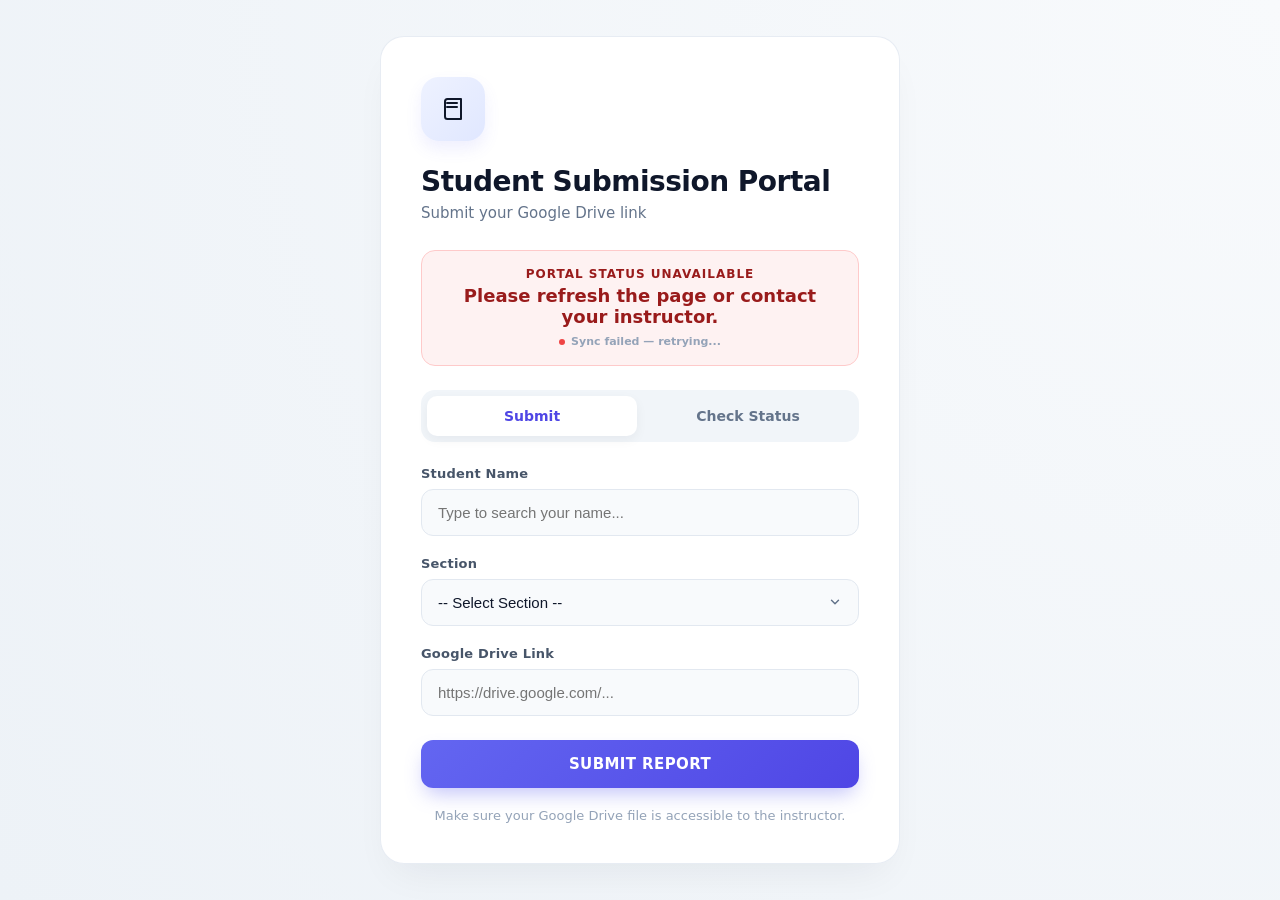
==== commit f303ef92: "Implement live sync indicator in index.html Added live sync indicator with animations and functional" ====
--- a/index.html
+++ b/index.html
@@ -45,6 +45,7 @@
     padding: 16px;
     margin-bottom: 24px;
     text-align: center;
+    transition: all 0.3s ease;
   }
   .deadline-banner.open {
     background: #f0fdf4;
@@ -66,6 +67,35 @@
   .deadline-clock {
     font-size: 18px;
     font-weight: 800;
+  }
+  /* Live sync indicator */
+  .sync-indicator {
+    display: inline-flex;
+    align-items: center;
+    gap: 6px;
+    font-size: 11px;
+    color: #94a3b8;
+    margin-top: 8px;
+    font-weight: 600;
+  }
+  .sync-dot {
+    width: 6px;
+    height: 6px;
+    border-radius: 50%;
+    background: #22c55e;
+    animation: pulse 2s infinite;
+  }
+  @keyframes pulse {
+    0%, 100% { opacity: 1; }
+    50% { opacity: 0.4; }
+  }
+  .sync-dot.syncing {
+    background: #f59e0b;
+    animation: spin 1s linear infinite;
+  }
+  @keyframes spin {
+    from { transform: rotate(0deg); }
+    to { transform: rotate(360deg); }
   }
 </style>
 </head>
@@ -82,6 +112,10 @@
     <div id="deadlineBanner" class="deadline-banner">
       <div class="deadline-title" id="deadlineTitle">Checking submission status...</div>
       <div class="deadline-clock" id="deadlineClock">—</div>
+      <div class="sync-indicator" id="syncIndicator" style="display:none">
+        <span class="sync-dot" id="syncDot"></span>
+        <span id="syncText">Live sync active</span>
+      </div>
     </div>
 
     <div class="tabs">
@@ -157,9 +191,13 @@
 const SCRIPT_URL = "https://script.google.com/macros/s/AKfycby98QvlSPYEW8UMBwOtJGeBa9y2Vfjpnzvua_KQn0Ud2jodU9iFgvIDjaORb7nSpd8d/exec";
 let students = [];
 let deadlineInterval = null;
+let pollInterval = null;
+let lastSettingsSignature = "";
+
+// Sync status indicator
+let syncInFlight = false;
 
 async function loadPortalData() {
-  // Instant load galing localStorage cache kung meron man para mabilis
   const cachedStudents = localStorage.getItem("cachedStudents");
   if (cachedStudents) {
     students = JSON.parse(cachedStudents);
@@ -167,19 +205,101 @@
   }
 
   try {
-    const res = await fetch(SCRIPT_URL + "?action=portalData");
-    const data = await res.json();
-    
-    students = data.students;
-    students.sort((a, b) => a.name.localeCompare(b.name));
-    localStorage.setItem("cachedStudents", JSON.stringify(students));
-    
-    populateDropdowns();
-    updateDeadlineUI(data.settings);
+    await fetchAndApplySettings(true);
   } catch (e) {
     console.error("Failed to load portal data", e);
-  }
-}
+    const banner = document.getElementById("deadlineBanner");
+    const title = document.getElementById("deadlineTitle");
+    const clock = document.getElementById("deadlineClock");
+    banner.className = "deadline-banner closed";
+    title.textContent = "PORTAL STATUS UNAVAILABLE";
+    clock.textContent = "Please refresh the page or contact your instructor.";
+  }
+}
+
+async function fetchAndApplySettings(isInitial = false) {
+  if (syncInFlight) return;
+  syncInFlight = true;
+  setSyncState("syncing");
+
+  try {
+    const res = await fetch(SCRIPT_URL + "?action=portalData&t=" + Date.now());
+    const data = await res.json();
+
+    if (!data.success) {
+      throw new Error(data.message || "Failed to load portal data");
+    }
+
+    // Students
+    if (isInitial) {
+      students = data.students || [];
+      students.sort((a, b) => a.name.localeCompare(b.name));
+      localStorage.setItem("cachedStudents", JSON.stringify(students));
+      populateDropdowns();
+    } else if (data.students) {
+      const incoming = JSON.stringify(data.students);
+      const existing = JSON.stringify(students);
+      if (incoming !== existing) {
+        students = data.students;
+        students.sort((a, b) => a.name.localeCompare(b.name));
+        localStorage.setItem("cachedStudents", JSON.stringify(students));
+        populateDropdowns();
+      }
+    }
+
+    // Settings — i-check kung nagbago bago i-apply para hindi mag-reset ng interval
+    const settings = data.settings || {};
+    const signature = JSON.stringify(settings);
+    if (signature !== lastSettingsSignature) {
+      lastSettingsSignature = signature;
+      updateDeadlineUI(settings);
+    }
+
+    setSyncState("ok");
+  } catch (e) {
+    console.error("Settings sync failed", e);
+    setSyncState("error");
+    throw e;
+  } finally {
+    syncInFlight = false;
+  }
+}
+
+function setSyncState(state) {
+  const indicator = document.getElementById("syncIndicator");
+  const dot = document.getElementById("syncDot");
+  const text = document.getElementById("syncText");
+
+  indicator.style.display = "inline-flex";
+
+  if (state === "syncing") {
+    dot.classList.add("syncing");
+    text.textContent = "Checking for updates...";
+  } else if (state === "ok") {
+    dot.classList.remove("syncing");
+    text.textContent = "Live sync active";
+  } else {
+    dot.classList.remove("syncing");
+    dot.style.background = "#ef4444";
+    text.textContent = "Sync failed — retrying...";
+  }
+}
+
+// Poll every 30 seconds — kapag hidden ang tab, skip muna
+function startPolling() {
+  if (pollInterval) clearInterval(pollInterval);
+  pollInterval = setInterval(() => {
+    if (document.hidden) return;
+    fetchAndApplySettings(false).catch(() => {});
+  }, 30000); // 30 seconds
+}
+
+// Kapag bumalik ang user sa tab, mag-fetch agad
+document.addEventListener("visibilitychange", () => {
+  if (!document.hidden) {
+    fetchAndApplySettings(false).catch(() => {});
+  }
+});
 
 function populateDropdowns() {
   const sections = [...new Set(students.map(s => s.section))].sort();
@@ -195,17 +315,13 @@
   setupCustomDropdown("checkName", "checkNameDropdown", "selectedCheckValidName", null);
 }
 
-
 function parseDeadline(deadlineStr) {
-  // Handle both "2025-01-15T14:30" and "2025-01-15T14:30:00" and ISO strings
   if (!deadlineStr) return null;
   let str = String(deadlineStr).trim();
-  // If it's already a full ISO string with Z or offset, use as-is
   if (/Z$|[+-]\d{2}:?\d{2}$/.test(str)) {
     const d = new Date(str);
     return isNaN(d.getTime()) ? null : d;
   }
-  // Otherwise treat as local datetime-local value
   const d = new Date(str);
   return isNaN(d.getTime()) ? null : d;
 }
@@ -224,7 +340,10 @@
   const clock = document.getElementById("deadlineClock");
   const submitBtn = document.getElementById("submitBtn");
 
-  if (deadlineInterval) clearInterval(deadlineInterval);
+  if (deadlineInterval) {
+    clearInterval(deadlineInterval);
+    deadlineInterval = null;
+  }
 
   if (settings.status === "closed") {
     banner.className = "deadline-banner closed";
@@ -235,7 +354,6 @@
     return;
   }
 
-  // Kung may deadline time na naka-set
   if (settings.deadline) {
     const deadlineDate = parseDeadline(settings.deadline);
     if (!deadlineDate) {
@@ -256,11 +374,14 @@
 
       if (distance < 0) {
         clearInterval(deadlineInterval);
+        deadlineInterval = null;
         banner.className = "deadline-banner closed";
         title.textContent = "DEADLINE REACHED";
         clock.textContent = `Ended: ${deadlineText}`;
         submitBtn.disabled = true;
         submitBtn.textContent = "DEADLINE PASSED";
+        // I-trigger agad ang server re-check pag na-reach ang deadline
+        fetchAndApplySettings(false).catch(() => {});
       } else {
         banner.className = "deadline-banner open";
         title.textContent = `SUBMISSION OPEN — DUE: ${deadlineText}`;
@@ -280,10 +401,9 @@
       }
     };
 
-    tick(); // run immediately
+    tick();
     deadlineInterval = setInterval(tick, 1000);
   } else {
-    // Open indefinitely walang deadline set
     banner.className = "deadline-banner open";
     title.textContent = "SUBMISSIONS ARE OPEN";
     clock.textContent = "No deadline restriction set.";
@@ -297,10 +417,15 @@
   const dropdown = document.getElementById(dropdownId);
   const hiddenValid = document.getElementById(hiddenValidId);
 
-  input.addEventListener("input", function() {
+  // Iwasan ang double listeners kapag paulit-ulit na-populate
+  const newInput = input.cloneNode(true);
+  input.parentNode.replaceChild(newInput, input);
+  const freshInput = document.getElementById(inputId);
+
+  freshInput.addEventListener("input", function() {
     const query = this.value.toLowerCase().trim();
     hiddenValid.value = "";
-    
+
     if (!query) {
       dropdown.style.display = "none";
       return;
@@ -324,7 +449,7 @@
       mousedownOrClick(item, () => {
         const name = item.getAttribute("data-name");
         const section = item.getAttribute("data-section");
-        input.value = name;
+        freshInput.value = name;
         hiddenValid.value = name;
         dropdown.style.display = "none";
 
@@ -334,15 +459,15 @@
     });
   });
 
-  input.addEventListener("focus", function() {
+  freshInput.addEventListener("focus", function() {
     if (this.value.trim() && dropdown.children.length > 0) {
       dropdown.style.display = "block";
     }
   });
 
-  input.addEventListener("blur", function() {
+  freshInput.addEventListener("blur", function() {
     setTimeout(() => { dropdown.style.display = "none"; }, 200);
-    if (input.value !== hiddenValid.value) {
+    if (freshInput.value !== hiddenValid.value) {
       hiddenValid.value = "";
     }
   });
@@ -362,7 +487,7 @@
 
 document.getElementById("submissionForm").addEventListener("submit", async function(e) {
   e.preventDefault();
-  
+
   const validName = document.getElementById("selectedValidName").value;
   if (!validName) {
     alert("Please select a valid name from the dropdown list.");
@@ -396,12 +521,24 @@
       showMessage("Submission received successfully!", "success");
     } else {
       showMessage(result.message, "error");
+      // Kung closed na ang portal sa server, i-refresh ang settings agad
+      if (String(result.message).toLowerCase().includes("closed")) {
+        fetchAndApplySettings(false).catch(() => {});
+      }
     }
   } catch (error) {
     showMessage("Submission failed. Please try again.", "error");
   }
 
-  btn.disabled = false; btn.textContent = "SUBMIT REPORT";
+  // Ibalik ang button base sa latest settings state
+  const banner = document.getElementById("deadlineBanner");
+  if (banner.classList.contains("closed")) {
+    btn.disabled = true;
+    btn.textContent = "PORTAL CLOSED";
+  } else {
+    btn.disabled = false;
+    btn.textContent = "SUBMIT REPORT";
+  }
 });
 
 function copyCode() {
@@ -467,7 +604,9 @@
     ({'&':'&amp;','<':'&lt;','>':'&gt;','"':'&quot;',"'":'&#039;'}[c]));
 }
 
+// ===== INIT =====
 loadPortalData();
+startPolling();
 </script>
 </body>
 </html>
--- a/style.css
+++ b/style.css
@@ -620,4 +620,4 @@
 
 @media(max-width: 520px) {
   .code-value { font-size: 20px; letter-spacing: 1px; padding: 12px 16px; }
-}+} 
